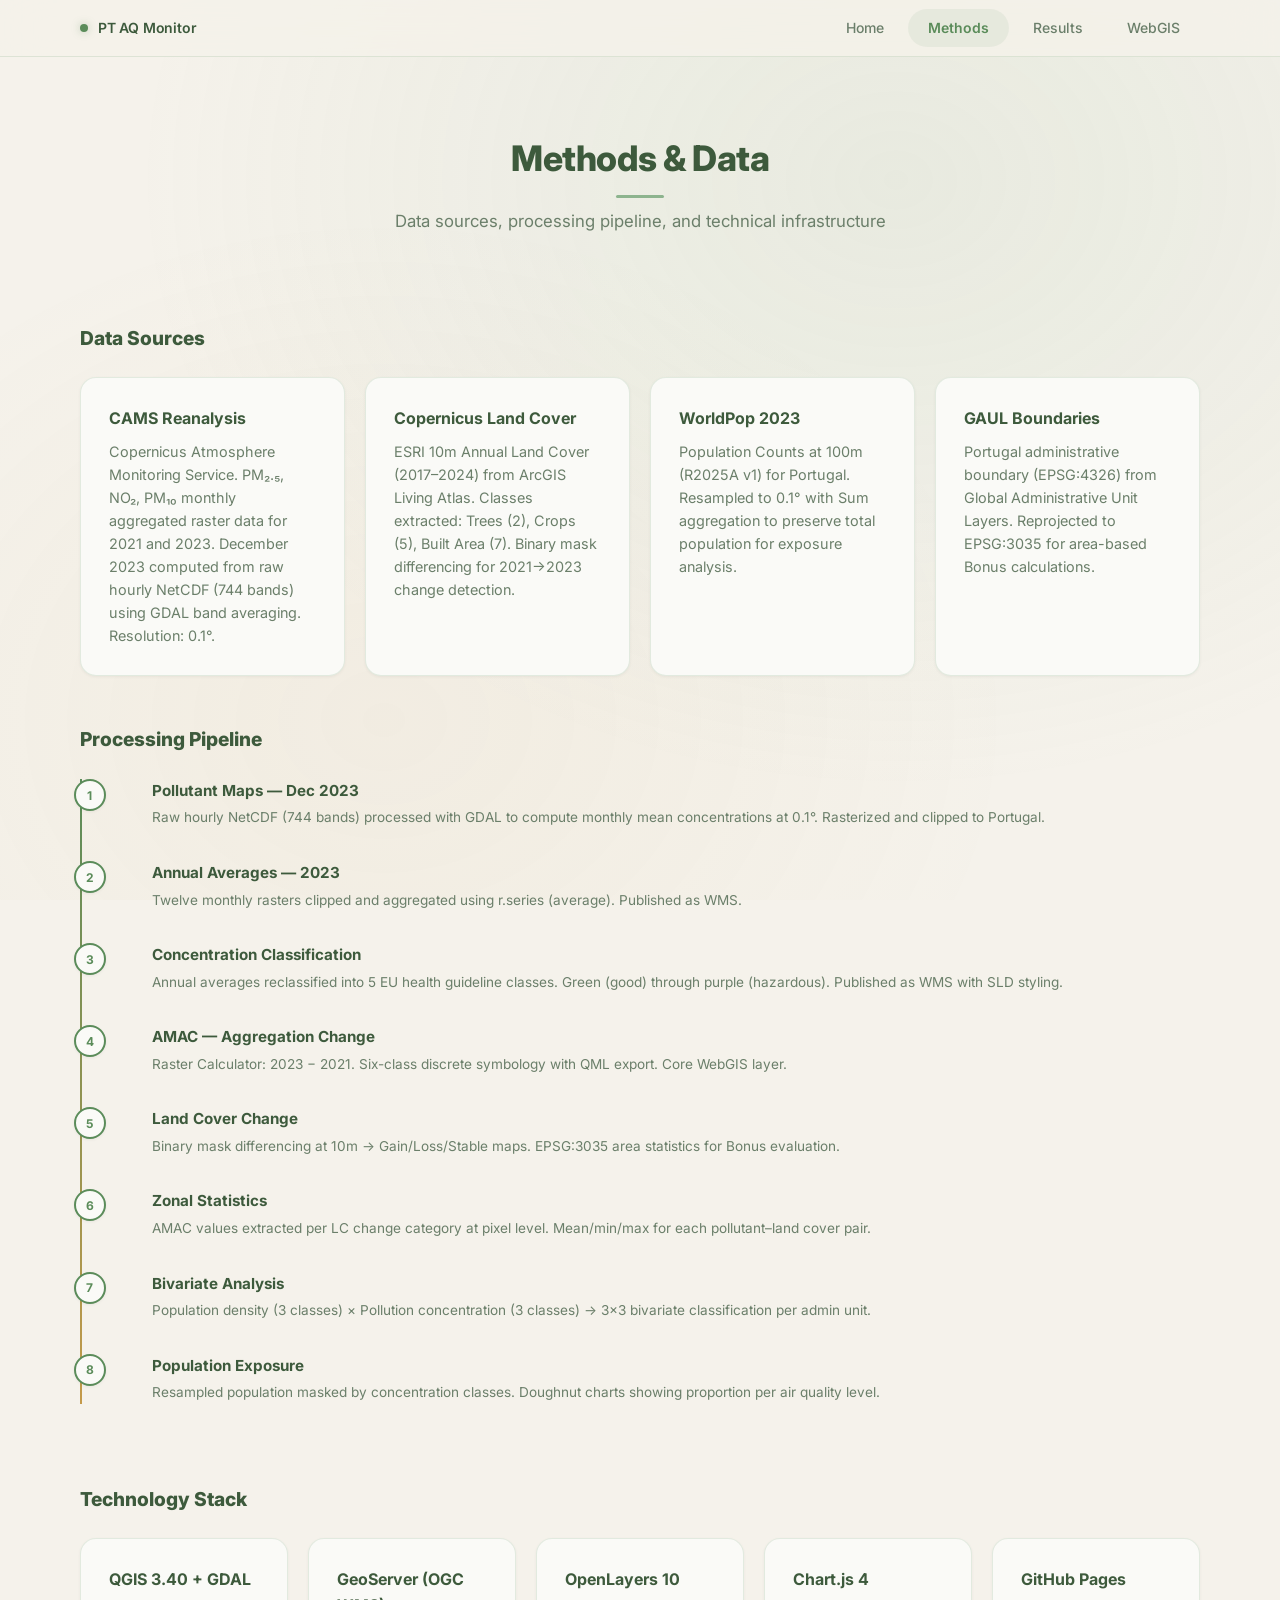
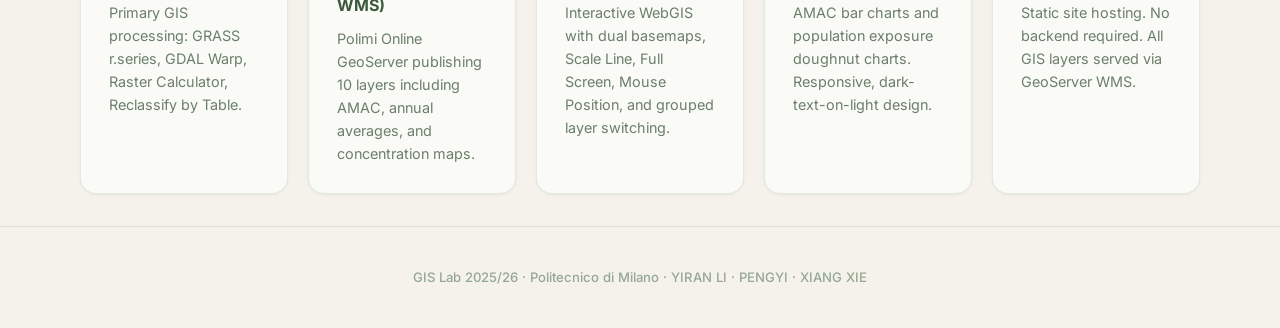
==== methods.html @ b636890b "v4: Portugal AQ WebGIS — OpenLayers + GeoServer WMS" ====
<!DOCTYPE html>
<html lang="en">
<head><meta charset="UTF-8"><meta name="viewport" content="width=device-width, initial-scale=1.0"><title>Methods · Portugal AQ</title><link rel="stylesheet" href="css/style.css"></head>
<body>
<nav class="navbar"><div class="nav-inner"><div class="nav-logo"><span class="logo-dot"></span>PT AQ Monitor</div><ul class="nav-links"><li><a href="index.html">Home</a></li><li><a href="methods.html" class="active">Methods</a></li><li><a href="results.html">Results</a></li><li><a href="webgis.html">WebGIS</a></li></ul></div></nav>

<section class="section" style="padding-bottom:2rem"><div class="container"><div class="section-header fade-up"><h2>Methods &amp; Data</h2><p class="subtitle">Data sources, processing pipeline, and technical infrastructure</p></div></div></section>

<section class="section" style="padding-top:0;padding-bottom:3rem"><div class="container">
  <h3 style="font-weight:800;color:var(--sage-dark);margin-bottom:1.5rem;font-size:1.2rem">Data Sources</h3>
  <div class="data-grid">
    <div class="card data-card fade-up"><h3>CAMS Reanalysis</h3><p>Copernicus Atmosphere Monitoring Service. PM₂.₅, NO₂, PM₁₀ monthly aggregated raster data for 2021 and 2023. December 2023 computed from raw hourly NetCDF (744 bands) using GDAL band averaging. Resolution: 0.1°.</p></div>
    <div class="card data-card fade-up delay-1"><h3>Copernicus Land Cover</h3><p>ESRI 10m Annual Land Cover (2017–2024) from ArcGIS Living Atlas. Classes extracted: Trees (2), Crops (5), Built Area (7). Binary mask differencing for 2021→2023 change detection.</p></div>
    <div class="card data-card fade-up delay-2"><h3>WorldPop 2023</h3><p>Population Counts at 100m (R2025A v1) for Portugal. Resampled to 0.1° with Sum aggregation to preserve total population for exposure analysis.</p></div>
    <div class="card data-card fade-up delay-3"><h3>GAUL Boundaries</h3><p>Portugal administrative boundary (EPSG:4326) from Global Administrative Unit Layers. Reprojected to EPSG:3035 for area-based Bonus calculations.</p></div>
  </div>
</div></section>

<section class="section" style="padding-top:0;padding-bottom:3rem"><div class="container">
  <h3 style="font-weight:800;color:var(--sage-dark);margin-bottom:1.5rem;font-size:1.2rem">Processing Pipeline</h3>
  <div class="timeline">
    <div class="timeline-item fade-up" data-step="1"><h4>Pollutant Maps — Dec 2023</h4><p>Raw hourly NetCDF (744 bands) processed with GDAL to compute monthly mean concentrations at 0.1°. Rasterized and clipped to Portugal.</p></div>
    <div class="timeline-item fade-up delay-1" data-step="2"><h4>Annual Averages — 2023</h4><p>Twelve monthly rasters clipped and aggregated using r.series (average). Published as WMS.</p></div>
    <div class="timeline-item fade-up delay-2" data-step="3"><h4>Concentration Classification</h4><p>Annual averages reclassified into 5 EU health guideline classes. Green (good) through purple (hazardous). Published as WMS with SLD styling.</p></div>
    <div class="timeline-item fade-up delay-3" data-step="4"><h4>AMAC — Aggregation Change</h4><p>Raster Calculator: 2023 − 2021. Six-class discrete symbology with QML export. Core WebGIS layer.</p></div>
    <div class="timeline-item fade-up delay-4" data-step="5"><h4>Land Cover Change</h4><p>Binary mask differencing at 10m → Gain/Loss/Stable maps. EPSG:3035 area statistics for Bonus evaluation.</p></div>
    <div class="timeline-item fade-up delay-4" data-step="6"><h4>Zonal Statistics</h4><p>AMAC values extracted per LC change category at pixel level. Mean/min/max for each pollutant–land cover pair.</p></div>
    <div class="timeline-item fade-up delay-4" data-step="7"><h4>Bivariate Analysis</h4><p>Population density (3 classes) × Pollution concentration (3 classes) → 3×3 bivariate classification per admin unit.</p></div>
    <div class="timeline-item fade-up delay-4" data-step="8"><h4>Population Exposure</h4><p>Resampled population masked by concentration classes. Doughnut charts showing proportion per air quality level.</p></div>
  </div>
</div></section>

<section class="section" style="padding-top:0;padding-bottom:2rem"><div class="container">
  <h3 style="font-weight:800;color:var(--sage-dark);margin-bottom:1.5rem;font-size:1.2rem">Technology Stack</h3>
  <div class="data-grid" style="grid-template-columns:repeat(auto-fit,minmax(190px,1fr))">
    <div class="card data-card fade-up"><h3>QGIS 3.40 + GDAL</h3><p>Primary GIS processing: GRASS r.series, GDAL Warp, Raster Calculator, Reclassify by Table.</p></div>
    <div class="card data-card fade-up delay-1"><h3>GeoServer (OGC WMS)</h3><p>Polimi Online GeoServer publishing 10 layers including AMAC, annual averages, and concentration maps.</p></div>
    <div class="card data-card fade-up delay-2"><h3>OpenLayers 10</h3><p>Interactive WebGIS with dual basemaps, Scale Line, Full Screen, Mouse Position, and grouped layer switching.</p></div>
    <div class="card data-card fade-up delay-3"><h3>Chart.js 4</h3><p>AMAC bar charts and population exposure doughnut charts. Responsive, dark-text-on-light design.</p></div>
    <div class="card data-card fade-up delay-4"><h3>GitHub Pages</h3><p>Static site hosting. No backend required. All GIS layers served via GeoServer WMS.</p></div>
  </div>
</div></section>

<footer class="footer">GIS Lab 2025/26 · Politecnico di Milano · YIRAN LI · PENGYI · XIANG XIE</footer>
</body>
</html>
---- css/style.css ----
/* Portugal AQ v4 — Portuguese Valley · Apple-inspired green aesthetic */
@import url('https://fonts.googleapis.com/css2?family=Inter:wght@400;500;600;700;800&display=swap');
:root {
  --bg: #F5F2EB; --bg-card: #FAFAF7; --bg-panel: rgba(250,250,247,0.85);
  --sage: #5B8C5A; --sage-dark: #3D5A3C; --sage-light: #8DB48E;
  --gold: #C49A4A; --gold-light: #E8D5B0;
  --text: #2C3A2B; --text-dim: #6B7F6A; --text-muted: #94A893;
  --border: rgba(91,140,90,0.15); --border-active: rgba(91,140,90,0.4);
  --shadow-sm: 0 1px 3px rgba(45,58,44,0.06); --shadow: 0 4px 20px rgba(45,58,44,0.08);
  --shadow-lg: 0 12px 40px rgba(45,58,44,0.12);
  --radius-sm: 10px; --radius: 16px; --radius-lg: 24px; --radius-full: 9999px;
  --font: 'Inter', -apple-system, BlinkMacSystemFont, sans-serif;
  --trans: 0.3s cubic-bezier(0.25,0.1,0.25,1);
}
*,*::before,*::after{box-sizing:border-box;margin:0;padding:0}
html{scroll-behavior:smooth;-webkit-font-smoothing:antialiased}
body{background:var(--bg);color:var(--text);font-family:var(--font);line-height:1.6;min-height:100vh}
body::before{content:'';position:fixed;inset:0;background:radial-gradient(ellipse at 70% 20%,rgba(139,180,142,0.12) 0%,transparent 60%),radial-gradient(ellipse at 30% 80%,rgba(196,154,74,0.06) 0%,transparent 50%);pointer-events:none;z-index:0}
.container{max-width:1200px;margin:0 auto;padding:0 2.5rem;position:relative;z-index:1}
/* Nav */
.navbar{position:sticky;top:0;z-index:100;background:rgba(245,242,235,0.82);backdrop-filter:blur(24px) saturate(160%);-webkit-backdrop-filter:blur(24px);border-bottom:1px solid var(--border)}
.nav-inner{max-width:1200px;margin:0 auto;display:flex;align-items:center;justify-content:space-between;height:56px;padding:0 2.5rem}
.nav-logo{display:flex;align-items:center;gap:10px;font-size:14px;font-weight:600;color:var(--sage-dark);letter-spacing:-0.2px}
.logo-dot{width:8px;height:8px;border-radius:50%;background:var(--sage);box-shadow:0 0 8px rgba(91,140,90,0.4)}
.nav-links{display:flex;list-style:none;gap:4px}
.nav-links a{display:block;padding:8px 20px;color:var(--text-dim);text-decoration:none;font-size:14px;font-weight:500;border-radius:var(--radius-full);transition:var(--trans)}
.nav-links a:hover{color:var(--sage-dark);background:rgba(91,140,90,0.06)}
.nav-links a.active{color:var(--sage);background:rgba(91,140,90,0.08);font-weight:600}
/* Sections */
.section{padding:5rem 0}
.section-header{text-align:center;margin-bottom:3.5rem}
.section-header h2{font-size:2.2rem;font-weight:800;color:var(--sage-dark);letter-spacing:-0.5px;line-height:1.2}
.section-header h2::after{content:'';display:block;width:48px;height:3px;background:var(--sage-light);margin:1rem auto 0;border-radius:2px}
.section-header .subtitle{color:var(--text-dim);margin-top:.6rem;font-size:1.05rem;font-weight:400}
/* Cards */
.card{background:var(--bg-card);border:1px solid var(--border);border-radius:var(--radius);padding:1.75rem;transition:all var(--trans);box-shadow:var(--shadow-sm)}
.card:hover{border-color:var(--border-active);box-shadow:var(--shadow-lg);transform:translateY(-2px)}
/* Hero */
.hero{min-height:calc(100vh - 56px);display:flex;align-items:center;position:relative;overflow:hidden}
.hero-bg{position:absolute;inset:0;z-index:0;opacity:0.25}
.hero-bg img{width:100%;height:100%;object-fit:cover}
.hero-overlay{position:absolute;inset:0;background:linear-gradient(135deg,rgba(245,242,235,0.88) 0%,rgba(245,242,235,0.55) 50%,rgba(245,242,235,0.3) 100%);z-index:1}
.hero-grid{display:grid;grid-template-columns:1fr 1fr;gap:4rem;align-items:center;position:relative;z-index:2}
.hero-badge{display:inline-block;padding:5px 16px;border:1px solid var(--sage-light);border-radius:var(--radius-full);font-size:12px;color:var(--sage);font-weight:500;letter-spacing:1px;margin-bottom:1.5rem}
.hero h1{font-size:clamp(2.5rem,5vw,4rem);font-weight:800;line-height:1.08;margin-bottom:1rem;color:var(--sage-dark);letter-spacing:-1px}
.hero h1 .accent{color:var(--sage)}
.hero-subtitle{font-size:1.15rem;color:var(--text-dim);margin-bottom:1.5rem;font-weight:500}
.hero-desc{color:var(--text-dim);font-size:.95rem;max-width:480px;margin-bottom:2rem;line-height:1.7}
.hero-buttons{display:flex;gap:1rem;flex-wrap:wrap}
.btn{display:inline-flex;align-items:center;gap:8px;padding:13px 30px;border-radius:var(--radius-full);font-size:14px;font-weight:600;letter-spacing:-0.2px;text-decoration:none;cursor:pointer;transition:all var(--trans);border:1.5px solid transparent}
.btn-primary{background:var(--sage);color:#fff;border-color:var(--sage)}
.btn-primary:hover{background:var(--sage-dark);border-color:var(--sage-dark);box-shadow:0 8px 30px rgba(91,140,90,0.3);transform:translateY(-2px)}
.btn-outline{border-color:var(--sage);color:var(--sage);background:transparent}
.btn-outline:hover{background:rgba(91,140,90,0.06);border-color:var(--sage-dark)}
.btn-sm{padding:8px 18px;font-size:13px}
/* Stats */
.stats-row{display:grid;grid-template-columns:repeat(4,1fr);gap:1.25rem}
.stat-card{background:var(--bg-card);border:1px solid var(--border);border-radius:var(--radius);padding:1.75rem;text-align:center;transition:all var(--trans);box-shadow:var(--shadow-sm)}
.stat-card:hover{border-color:var(--border-active);box-shadow:var(--shadow-lg);transform:translateY(-3px)}
.stat-icon{font-size:1.8rem;margin-bottom:.5rem}
.stat-value{font-size:1.3rem;font-weight:700;color:var(--sage-dark)}
.stat-label{color:var(--text-dim);font-size:.82rem;margin-top:.3rem}
/* Methods */
.data-grid{display:grid;grid-template-columns:repeat(auto-fit,minmax(260px,1fr));gap:1.25rem}
.data-card h3{font-size:1rem;font-weight:700;color:var(--sage-dark);margin-bottom:.5rem}
.data-card p{color:var(--text-dim);font-size:.9rem;line-height:1.6}
.timeline{position:relative;padding-left:2.5rem}
.timeline::before{content:'';position:absolute;left:0;top:0;bottom:0;width:2px;background:linear-gradient(to bottom,var(--sage),var(--gold))}
.timeline-item{position:relative;margin-bottom:2rem;padding-left:2rem}
.timeline-item::before{content:attr(data-step);position:absolute;left:-2.9rem;top:0;width:32px;height:32px;border-radius:50%;background:var(--bg-card);border:2px solid var(--sage);display:flex;align-items:center;justify-content:center;font-size:12px;font-weight:700;color:var(--sage);box-shadow:var(--shadow-sm)}
.timeline-item h4{font-size:.95rem;font-weight:700;color:var(--sage-dark)}
.timeline-item p{color:var(--text-dim);font-size:.85rem;margin-top:.25rem}
/* Chart cards */
.charts-grid-3{display:grid;grid-template-columns:repeat(3,1fr);gap:1.25rem}
.chart-card{background:var(--bg-card);border:1px solid var(--border);border-radius:var(--radius);padding:1.5rem;box-shadow:var(--shadow-sm)}
.chart-card h3{font-size:.9rem;font-weight:700;color:var(--sage-dark);text-align:center;margin-bottom:1rem}
.chart-container{position:relative;height:280px}
/* Table */
.table-wrapper{overflow-x:auto;border-radius:var(--radius);border:1px solid var(--border);box-shadow:var(--shadow-sm)}
.data-table{width:100%;border-collapse:collapse;font-size:.88rem}
.data-table thead{background:rgba(91,140,90,0.06)}
.data-table th{padding:14px 18px;text-align:left;color:var(--sage-dark);font-weight:700;border-bottom:1px solid var(--border)}
.data-table td{padding:12px 18px;border-bottom:1px solid rgba(91,140,90,0.06);color:var(--text-dim)}
.data-table tbody tr:hover{background:rgba(91,140,90,0.03)}
.data-table tbody tr:nth-child(even){background:rgba(91,140,90,0.02)}
/* WebGIS */
.webgis-layout{display:flex;height:calc(100vh - 56px)}
#map{flex:1;position:relative}
.map-sidebar{width:300px;background:rgba(250,250,247,0.9);backdrop-filter:blur(20px);-webkit-backdrop-filter:blur(20px);border-left:1px solid var(--border);overflow-y:auto;padding:1.5rem;font-size:.85rem;box-shadow:-2px 0 20px rgba(45,58,44,0.04)}
.map-sidebar h3{font-size:.8rem;font-weight:700;color:var(--sage-dark);margin:.8rem 0 .5rem;text-transform:uppercase;letter-spacing:.5px}
.map-sidebar h3:first-child{margin-top:0}
.map-sidebar label{display:flex;align-items:center;gap:10px;padding:6px 0;color:var(--text-dim);font-size:.82rem;cursor:pointer;font-weight:500;border-radius:var(--radius-sm);transition:var(--trans);padding:6px 10px}
.map-sidebar label:hover{background:rgba(91,140,90,0.04);color:var(--sage-dark)}
.map-sidebar input[type=radio],.map-sidebar input[type=checkbox]{accent-color:var(--sage);width:16px;height:16px}
.legend-panel{position:absolute;bottom:16px;right:16px;background:rgba(250,250,247,0.92);backdrop-filter:blur(16px);-webkit-backdrop-filter:blur(16px);border:1px solid var(--border);border-radius:var(--radius);padding:14px 18px;max-width:240px;z-index:10;box-shadow:var(--shadow-lg)}
.legend-panel h3{font-size:.75rem;font-weight:700;color:var(--sage-dark);margin-bottom:8px}
.legend-item{margin-bottom:6px}
.legend-item h4{font-size:.7rem;color:var(--text-dim);margin-bottom:2px;font-weight:500}
.legend-item img{display:block;max-width:100%;border-radius:6px}
/* OL overrides */
.ol-control button{background:var(--bg-card)!important;color:var(--sage-dark)!important;border:1px solid var(--border)!important;border-radius:var(--radius-sm)!important;box-shadow:var(--shadow-sm)!important}
.ol-control button:hover{background:var(--sage)!important;color:#fff!important}
.ol-scale-line{background:var(--bg-card)!important;border:1px solid var(--border)!important;border-radius:var(--radius-sm)!important;padding:4px 10px!important;box-shadow:var(--shadow-sm)!important}
.ol-scale-line-inner{color:var(--sage-dark)!important;border-color:var(--sage-light)!important;font-size:11px!important;font-weight:600}
.mouse-position{background:var(--bg-card)!important;color:var(--sage-dark)!important;padding:5px 12px!important;border-radius:var(--radius-sm)!important;font-size:12px!important;border:1px solid var(--border)!important;box-shadow:var(--shadow-sm)!important;font-weight:500}
.ol-attribution{background:var(--bg-card)!important;border-radius:var(--radius-sm)!important;font-size:10px!important}
.ol-popup{position:absolute;background:var(--bg-card);border:1.5px solid var(--sage);border-radius:var(--radius);padding:12px 16px;color:var(--text);font-size:.8rem;max-width:280px;box-shadow:var(--shadow-lg)}
/* Photos section divider */
.photo-divider{height:300px;background-size:cover;background-position:center;background-attachment:fixed;border-radius:var(--radius-lg);margin:3rem auto;max-width:1200px;opacity:.85;position:relative;overflow:hidden}
.photo-divider::after{content:'';position:absolute;inset:0;background:linear-gradient(to right,rgba(245,242,235,0.4),transparent 60%)}
/* Footer */
.footer{text-align:center;padding:2.5rem;border-top:1px solid var(--border);color:var(--text-muted);font-size:.82rem;font-weight:500}
/* Content separator */
.content-divider{width:80px;height:2px;background:var(--sage-light);margin:0 auto;border-radius:1px}
/* Badge */
.badge{padding:3px 12px;border:1px solid var(--sage-light);border-radius:var(--radius-full);font-size:.72rem;color:var(--sage);font-weight:600}
/* Animations */
.fade-up{opacity:0;transform:translateY(24px);animation:fadeUp .7s ease-out forwards}
@keyframes fadeUp{to{opacity:1;transform:translateY(0)}}
.delay-1{animation-delay:.1s}.delay-2{animation-delay:.2s}.delay-3{animation-delay:.3s}.delay-4{animation-delay:.4s}
/* Responsive */
@media(max-width:1024px){
  .hero-grid{grid-template-columns:1fr;text-align:center}.hero-desc{margin:0 auto 2rem}.hero-buttons{justify-content:center}
  .stats-row{grid-template-columns:1fr 1fr}.charts-grid-3{grid-template-columns:1fr}
  .webgis-layout{flex-direction:column}.map-sidebar{width:100%;max-height:220px}
}
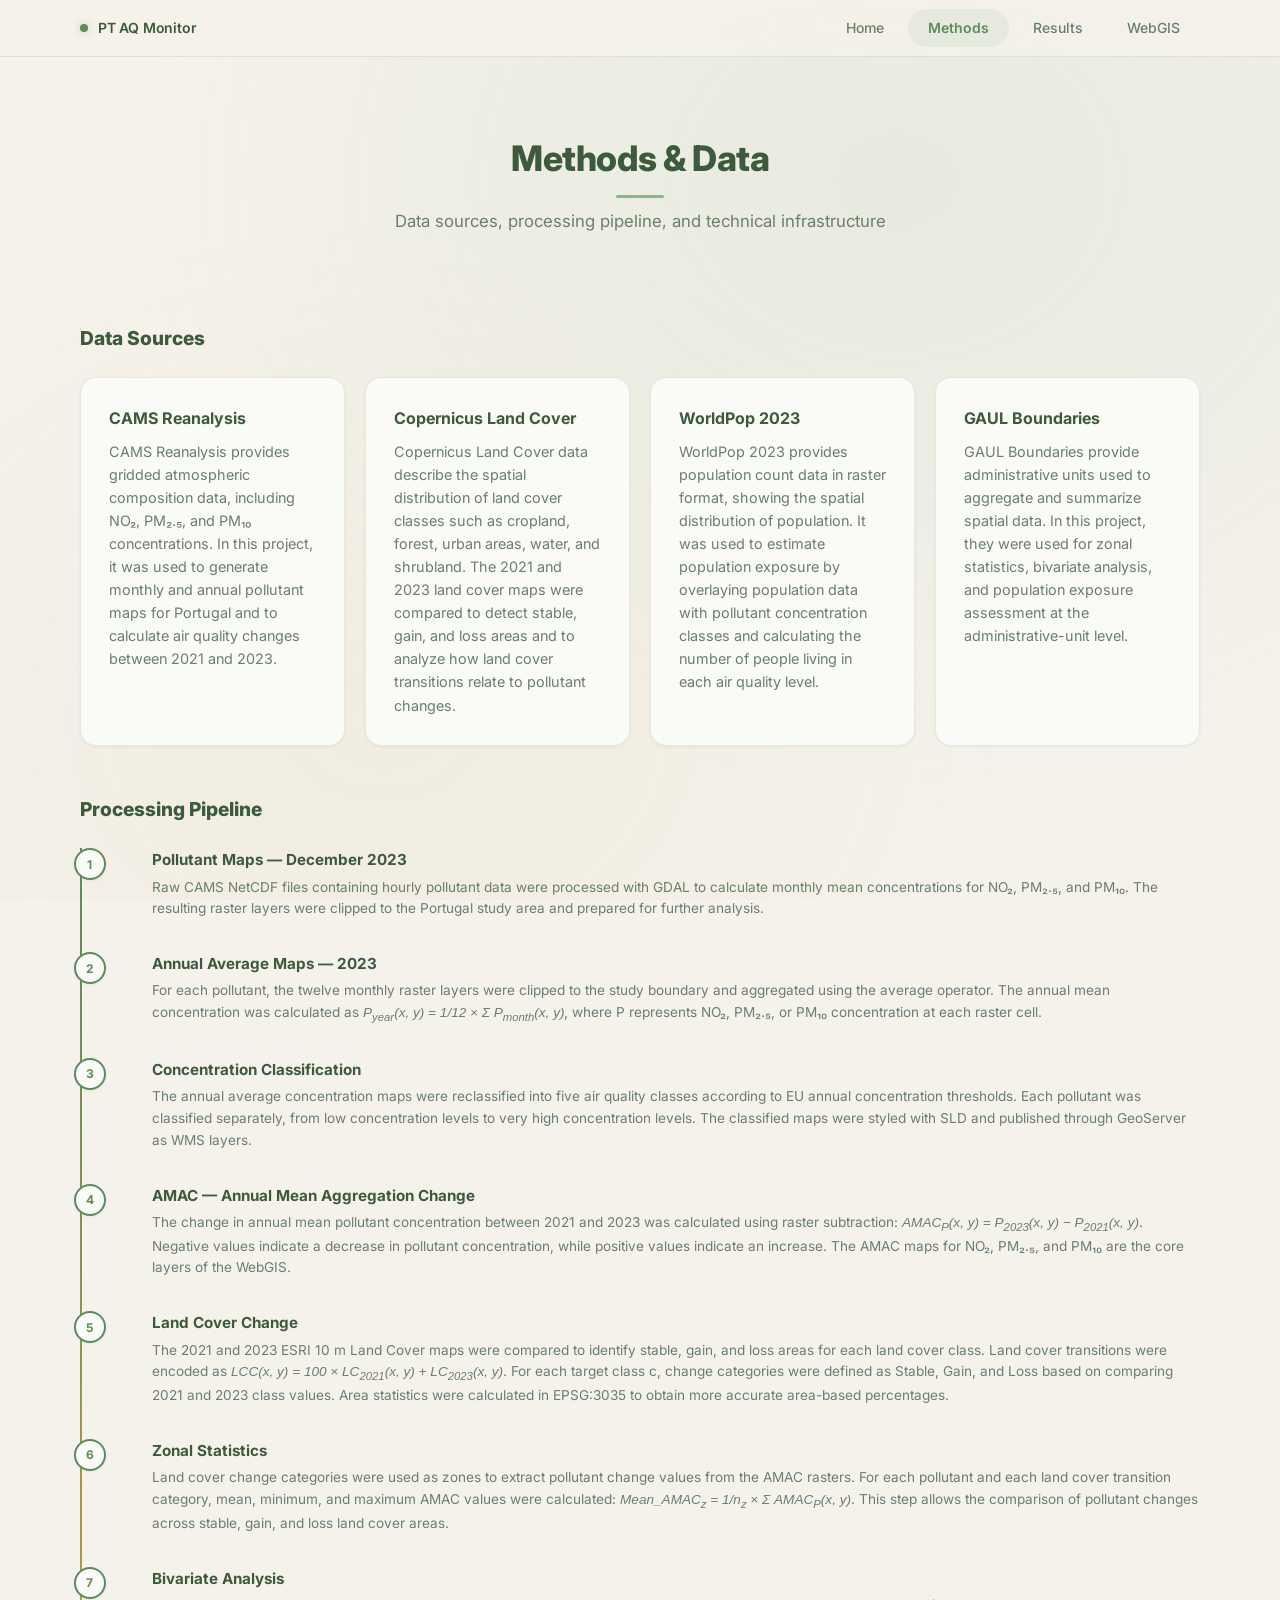
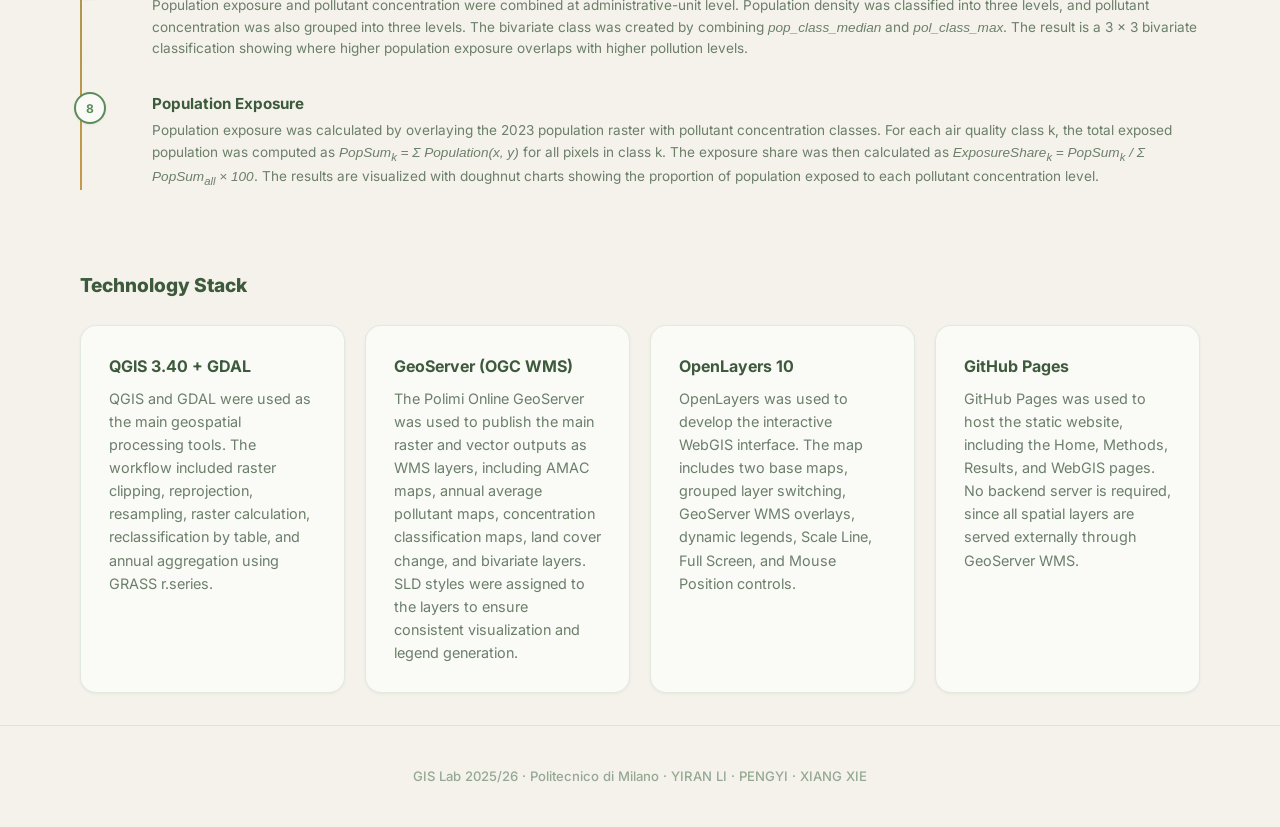
==== commit 15d37594: "Reorder layers: 2021 avg first, rename Concentration Class" ====
--- a/methods.html
+++ b/methods.html
@@ -9,35 +9,34 @@
 <section class="section" style="padding-top:0;padding-bottom:3rem"><div class="container">
   <h3 style="font-weight:800;color:var(--sage-dark);margin-bottom:1.5rem;font-size:1.2rem">Data Sources</h3>
   <div class="data-grid">
-    <div class="card data-card fade-up"><h3>CAMS Reanalysis</h3><p>Copernicus Atmosphere Monitoring Service. PM₂.₅, NO₂, PM₁₀ monthly aggregated raster data for 2021 and 2023. December 2023 computed from raw hourly NetCDF (744 bands) using GDAL band averaging. Resolution: 0.1°.</p></div>
-    <div class="card data-card fade-up delay-1"><h3>Copernicus Land Cover</h3><p>ESRI 10m Annual Land Cover (2017–2024) from ArcGIS Living Atlas. Classes extracted: Trees (2), Crops (5), Built Area (7). Binary mask differencing for 2021→2023 change detection.</p></div>
-    <div class="card data-card fade-up delay-2"><h3>WorldPop 2023</h3><p>Population Counts at 100m (R2025A v1) for Portugal. Resampled to 0.1° with Sum aggregation to preserve total population for exposure analysis.</p></div>
-    <div class="card data-card fade-up delay-3"><h3>GAUL Boundaries</h3><p>Portugal administrative boundary (EPSG:4326) from Global Administrative Unit Layers. Reprojected to EPSG:3035 for area-based Bonus calculations.</p></div>
+    <div class="card data-card fade-up"><h3>CAMS Reanalysis</h3><p>CAMS Reanalysis provides gridded atmospheric composition data, including NO₂, PM₂.₅, and PM₁₀ concentrations. In this project, it was used to generate monthly and annual pollutant maps for Portugal and to calculate air quality changes between 2021 and 2023.</p></div>
+    <div class="card data-card fade-up delay-1"><h3>Copernicus Land Cover</h3><p>Copernicus Land Cover data describe the spatial distribution of land cover classes such as cropland, forest, urban areas, water, and shrubland. The 2021 and 2023 land cover maps were compared to detect stable, gain, and loss areas and to analyze how land cover transitions relate to pollutant changes.</p></div>
+    <div class="card data-card fade-up delay-2"><h3>WorldPop 2023</h3><p>WorldPop 2023 provides population count data in raster format, showing the spatial distribution of population. It was used to estimate population exposure by overlaying population data with pollutant concentration classes and calculating the number of people living in each air quality level.</p></div>
+    <div class="card data-card fade-up delay-3"><h3>GAUL Boundaries</h3><p>GAUL Boundaries provide administrative units used to aggregate and summarize spatial data. In this project, they were used for zonal statistics, bivariate analysis, and population exposure assessment at the administrative-unit level.</p></div>
   </div>
 </div></section>
 
 <section class="section" style="padding-top:0;padding-bottom:3rem"><div class="container">
   <h3 style="font-weight:800;color:var(--sage-dark);margin-bottom:1.5rem;font-size:1.2rem">Processing Pipeline</h3>
   <div class="timeline">
-    <div class="timeline-item fade-up" data-step="1"><h4>Pollutant Maps — Dec 2023</h4><p>Raw hourly NetCDF (744 bands) processed with GDAL to compute monthly mean concentrations at 0.1°. Rasterized and clipped to Portugal.</p></div>
-    <div class="timeline-item fade-up delay-1" data-step="2"><h4>Annual Averages — 2023</h4><p>Twelve monthly rasters clipped and aggregated using r.series (average). Published as WMS.</p></div>
-    <div class="timeline-item fade-up delay-2" data-step="3"><h4>Concentration Classification</h4><p>Annual averages reclassified into 5 EU health guideline classes. Green (good) through purple (hazardous). Published as WMS with SLD styling.</p></div>
-    <div class="timeline-item fade-up delay-3" data-step="4"><h4>AMAC — Aggregation Change</h4><p>Raster Calculator: 2023 − 2021. Six-class discrete symbology with QML export. Core WebGIS layer.</p></div>
-    <div class="timeline-item fade-up delay-4" data-step="5"><h4>Land Cover Change</h4><p>Binary mask differencing at 10m → Gain/Loss/Stable maps. EPSG:3035 area statistics for Bonus evaluation.</p></div>
-    <div class="timeline-item fade-up delay-4" data-step="6"><h4>Zonal Statistics</h4><p>AMAC values extracted per LC change category at pixel level. Mean/min/max for each pollutant–land cover pair.</p></div>
-    <div class="timeline-item fade-up delay-4" data-step="7"><h4>Bivariate Analysis</h4><p>Population density (3 classes) × Pollution concentration (3 classes) → 3×3 bivariate classification per admin unit.</p></div>
-    <div class="timeline-item fade-up delay-4" data-step="8"><h4>Population Exposure</h4><p>Resampled population masked by concentration classes. Doughnut charts showing proportion per air quality level.</p></div>
+    <div class="timeline-item fade-up" data-step="1"><h4>Pollutant Maps — December 2023</h4><p>Raw CAMS NetCDF files containing hourly pollutant data were processed with GDAL to calculate monthly mean concentrations for NO₂, PM₂.₅, and PM₁₀. The resulting raster layers were clipped to the Portugal study area and prepared for further analysis.</p></div>
+    <div class="timeline-item fade-up delay-1" data-step="2"><h4>Annual Average Maps — 2023</h4><p>For each pollutant, the twelve monthly raster layers were clipped to the study boundary and aggregated using the average operator. The annual mean concentration was calculated as <em>P<sub>year</sub>(x, y) = 1/12 × Σ P<sub>month</sub>(x, y)</em>, where P represents NO₂, PM₂.₅, or PM₁₀ concentration at each raster cell.</p></div>
+    <div class="timeline-item fade-up delay-2" data-step="3"><h4>Concentration Classification</h4><p>The annual average concentration maps were reclassified into five air quality classes according to EU annual concentration thresholds. Each pollutant was classified separately, from low concentration levels to very high concentration levels. The classified maps were styled with SLD and published through GeoServer as WMS layers.</p></div>
+    <div class="timeline-item fade-up delay-3" data-step="4"><h4>AMAC — Annual Mean Aggregation Change</h4><p>The change in annual mean pollutant concentration between 2021 and 2023 was calculated using raster subtraction: <em>AMAC<sub>P</sub>(x, y) = P<sub>2023</sub>(x, y) − P<sub>2021</sub>(x, y)</em>. Negative values indicate a decrease in pollutant concentration, while positive values indicate an increase. The AMAC maps for NO₂, PM₂.₅, and PM₁₀ are the core layers of the WebGIS.</p></div>
+    <div class="timeline-item fade-up delay-4" data-step="5"><h4>Land Cover Change</h4><p>The 2021 and 2023 ESRI 10 m Land Cover maps were compared to identify stable, gain, and loss areas for each land cover class. Land cover transitions were encoded as <em>LCC(x, y) = 100 × LC<sub>2021</sub>(x, y) + LC<sub>2023</sub>(x, y)</em>. For each target class c, change categories were defined as Stable, Gain, and Loss based on comparing 2021 and 2023 class values. Area statistics were calculated in EPSG:3035 to obtain more accurate area-based percentages.</p></div>
+    <div class="timeline-item fade-up delay-4" data-step="6"><h4>Zonal Statistics</h4><p>Land cover change categories were used as zones to extract pollutant change values from the AMAC rasters. For each pollutant and each land cover transition category, mean, minimum, and maximum AMAC values were calculated: <em>Mean_AMAC<sub>z</sub> = 1/n<sub>z</sub> × Σ AMAC<sub>P</sub>(x, y)</em>. This step allows the comparison of pollutant changes across stable, gain, and loss land cover areas.</p></div>
+    <div class="timeline-item fade-up delay-4" data-step="7"><h4>Bivariate Analysis</h4><p>Population exposure and pollutant concentration were combined at administrative-unit level. Population density was classified into three levels, and pollutant concentration was also grouped into three levels. The bivariate class was created by combining <em>pop_class_median</em> and <em>pol_class_max</em>. The result is a 3 × 3 bivariate classification showing where higher population exposure overlaps with higher pollution levels.</p></div>
+    <div class="timeline-item fade-up delay-4" data-step="8"><h4>Population Exposure</h4><p>Population exposure was calculated by overlaying the 2023 population raster with pollutant concentration classes. For each air quality class k, the total exposed population was computed as <em>PopSum<sub>k</sub> = Σ Population(x, y)</em> for all pixels in class k. The exposure share was then calculated as <em>ExposureShare<sub>k</sub> = PopSum<sub>k</sub> / Σ PopSum<sub>all</sub> × 100</em>. The results are visualized with doughnut charts showing the proportion of population exposed to each pollutant concentration level.</p></div>
   </div>
 </div></section>
 
 <section class="section" style="padding-top:0;padding-bottom:2rem"><div class="container">
   <h3 style="font-weight:800;color:var(--sage-dark);margin-bottom:1.5rem;font-size:1.2rem">Technology Stack</h3>
   <div class="data-grid" style="grid-template-columns:repeat(auto-fit,minmax(190px,1fr))">
-    <div class="card data-card fade-up"><h3>QGIS 3.40 + GDAL</h3><p>Primary GIS processing: GRASS r.series, GDAL Warp, Raster Calculator, Reclassify by Table.</p></div>
-    <div class="card data-card fade-up delay-1"><h3>GeoServer (OGC WMS)</h3><p>Polimi Online GeoServer publishing 10 layers including AMAC, annual averages, and concentration maps.</p></div>
-    <div class="card data-card fade-up delay-2"><h3>OpenLayers 10</h3><p>Interactive WebGIS with dual basemaps, Scale Line, Full Screen, Mouse Position, and grouped layer switching.</p></div>
-    <div class="card data-card fade-up delay-3"><h3>Chart.js 4</h3><p>AMAC bar charts and population exposure doughnut charts. Responsive, dark-text-on-light design.</p></div>
-    <div class="card data-card fade-up delay-4"><h3>GitHub Pages</h3><p>Static site hosting. No backend required. All GIS layers served via GeoServer WMS.</p></div>
+    <div class="card data-card fade-up"><h3>QGIS 3.40 + GDAL</h3><p>QGIS and GDAL were used as the main geospatial processing tools. The workflow included raster clipping, reprojection, resampling, raster calculation, reclassification by table, and annual aggregation using GRASS r.series.</p></div>
+    <div class="card data-card fade-up delay-1"><h3>GeoServer (OGC WMS)</h3><p>The Polimi Online GeoServer was used to publish the main raster and vector outputs as WMS layers, including AMAC maps, annual average pollutant maps, concentration classification maps, land cover change, and bivariate layers. SLD styles were assigned to the layers to ensure consistent visualization and legend generation.</p></div>
+    <div class="card data-card fade-up delay-2"><h3>OpenLayers 10</h3><p>OpenLayers was used to develop the interactive WebGIS interface. The map includes two base maps, grouped layer switching, GeoServer WMS overlays, dynamic legends, Scale Line, Full Screen, and Mouse Position controls.</p></div>
+    <div class="card data-card fade-up delay-3"><h3>GitHub Pages</h3><p>GitHub Pages was used to host the static website, including the Home, Methods, Results, and WebGIS pages. No backend server is required, since all spatial layers are served externally through GeoServer WMS.</p></div>
   </div>
 </div></section>
 
--- a/css/style.css
+++ b/css/style.css
@@ -39,7 +39,7 @@
 .hero{min-height:calc(100vh - 56px);display:flex;align-items:center;position:relative;overflow:hidden}
 .hero-bg{position:absolute;inset:0;z-index:0;opacity:0.25}
 .hero-bg img{width:100%;height:100%;object-fit:cover}
-.hero-overlay{position:absolute;inset:0;background:linear-gradient(135deg,rgba(245,242,235,0.88) 0%,rgba(245,242,235,0.55) 50%,rgba(245,242,235,0.3) 100%);z-index:1}
+.hero-overlay{position:absolute;inset:0;background:linear-gradient(135deg,rgba(245,242,235,0.35) 0%,rgba(245,242,235,0.12) 50%,rgba(245,242,235,0) 100%);z-index:1}
 .hero-grid{display:grid;grid-template-columns:1fr 1fr;gap:4rem;align-items:center;position:relative;z-index:2}
 .hero-badge{display:inline-block;padding:5px 16px;border:1px solid var(--sage-light);border-radius:var(--radius-full);font-size:12px;color:var(--sage);font-weight:500;letter-spacing:1px;margin-bottom:1.5rem}
 .hero h1{font-size:clamp(2.5rem,5vw,4rem);font-weight:800;line-height:1.08;margin-bottom:1rem;color:var(--sage-dark);letter-spacing:-1px}
@@ -102,7 +102,7 @@
 .ol-control button:hover{background:var(--sage)!important;color:#fff!important}
 .ol-scale-line{background:var(--bg-card)!important;border:1px solid var(--border)!important;border-radius:var(--radius-sm)!important;padding:4px 10px!important;box-shadow:var(--shadow-sm)!important}
 .ol-scale-line-inner{color:var(--sage-dark)!important;border-color:var(--sage-light)!important;font-size:11px!important;font-weight:600}
-.mouse-position{background:var(--bg-card)!important;color:var(--sage-dark)!important;padding:5px 12px!important;border-radius:var(--radius-sm)!important;font-size:12px!important;border:1px solid var(--border)!important;box-shadow:var(--shadow-sm)!important;font-weight:500}
+.mouse-position{background:var(--bg-card)!important;color:var(--sage-dark)!important;padding:5px 12px!important;border-radius:var(--radius-sm)!important;font-size:12px!important;border:1px solid var(--border)!important;box-shadow:var(--shadow-sm)!important;font-weight:500;text-align:center!important}
 .ol-attribution{background:var(--bg-card)!important;border-radius:var(--radius-sm)!important;font-size:10px!important}
 .ol-popup{position:absolute;background:var(--bg-card);border:1.5px solid var(--sage);border-radius:var(--radius);padding:12px 16px;color:var(--text);font-size:.8rem;max-width:280px;box-shadow:var(--shadow-lg)}
 /* Photos section divider */
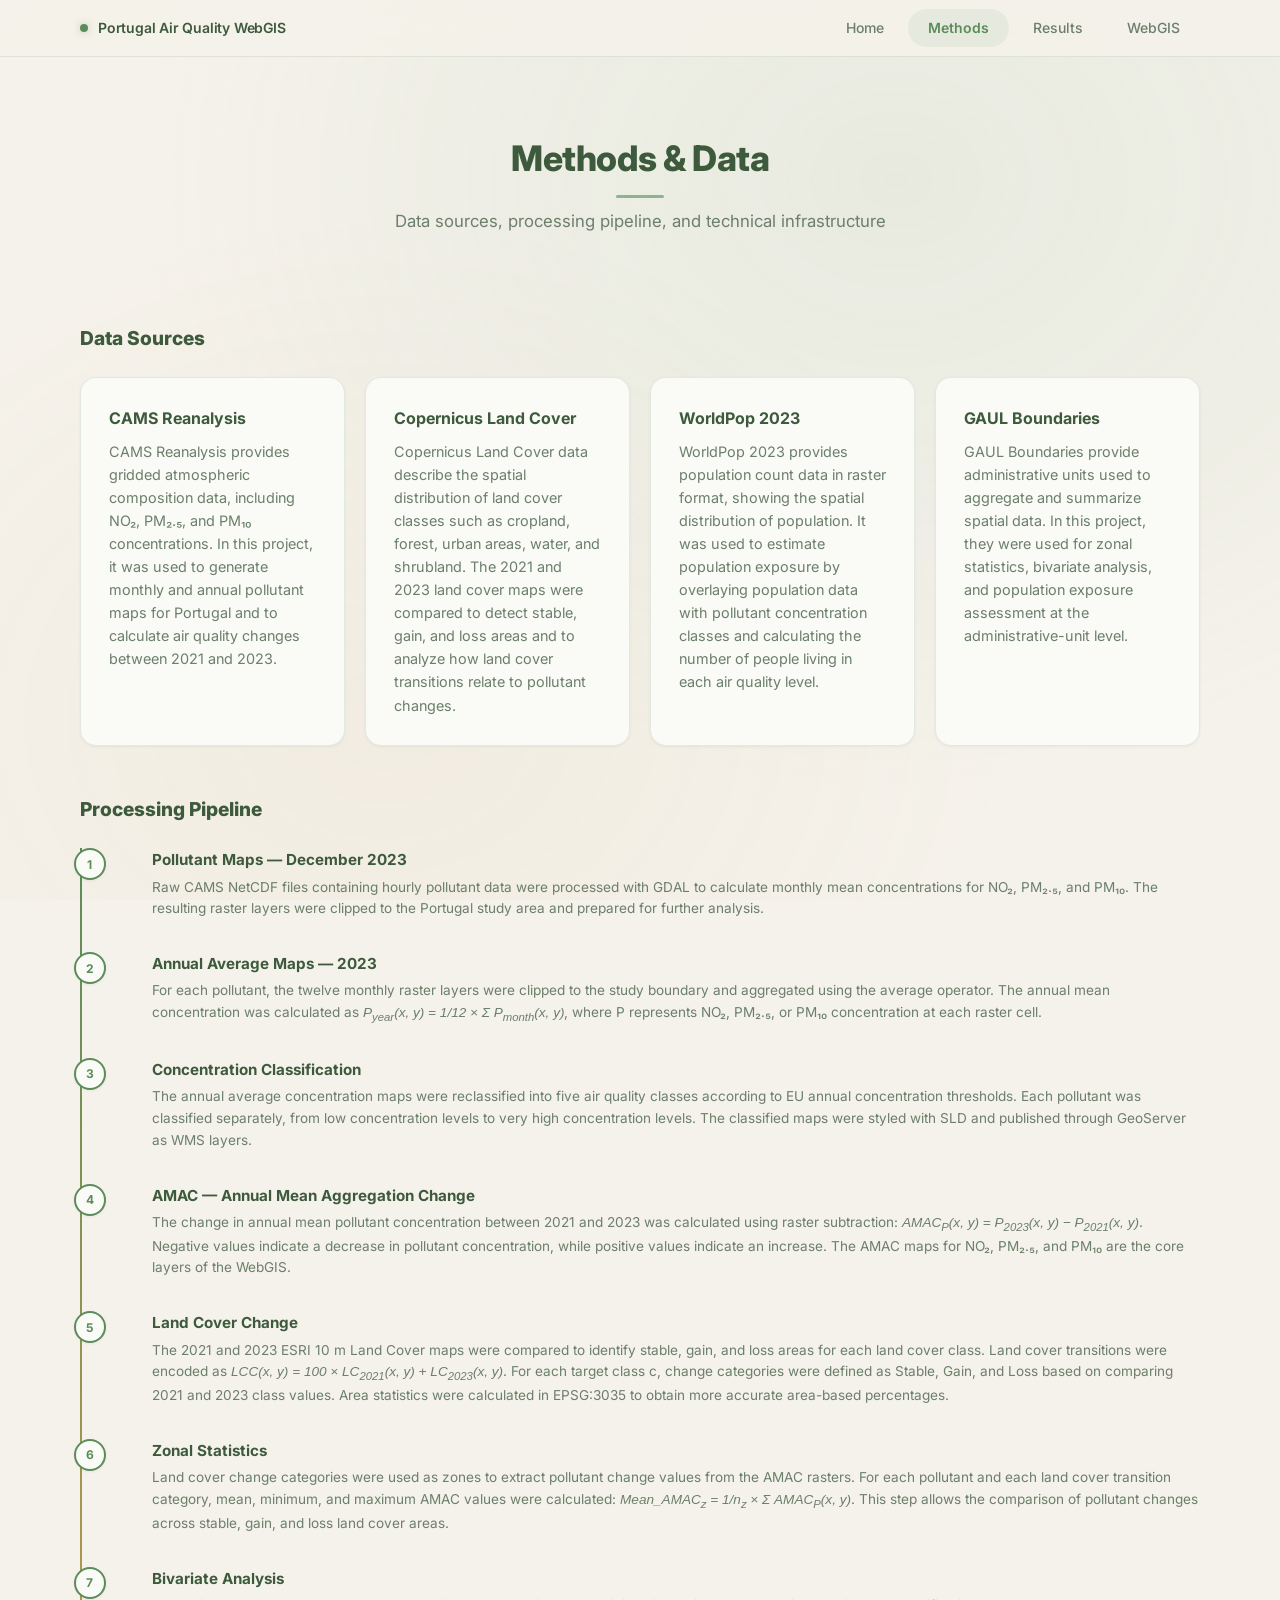
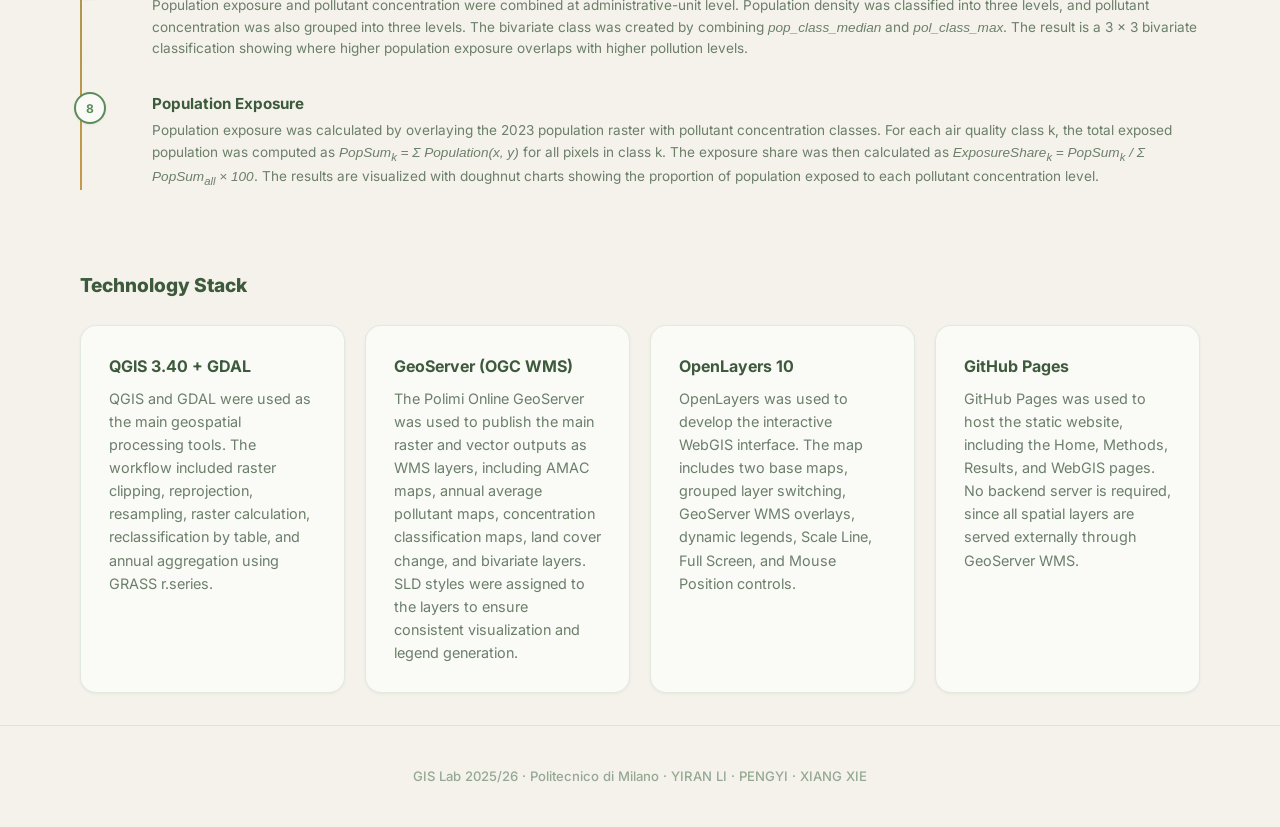
==== commit 22588fd6: "Rename nav to Portugal Air Quality WebGIS" ====
--- a/methods.html
+++ b/methods.html
@@ -2,7 +2,7 @@
 <html lang="en">
 <head><meta charset="UTF-8"><meta name="viewport" content="width=device-width, initial-scale=1.0"><title>Methods · Portugal AQ</title><link rel="stylesheet" href="css/style.css"></head>
 <body>
-<nav class="navbar"><div class="nav-inner"><div class="nav-logo"><span class="logo-dot"></span>PT AQ Monitor</div><ul class="nav-links"><li><a href="index.html">Home</a></li><li><a href="methods.html" class="active">Methods</a></li><li><a href="results.html">Results</a></li><li><a href="webgis.html">WebGIS</a></li></ul></div></nav>
+<nav class="navbar"><div class="nav-inner"><div class="nav-logo"><span class="logo-dot"></span>Portugal Air Quality WebGIS</div><ul class="nav-links"><li><a href="index.html">Home</a></li><li><a href="methods.html" class="active">Methods</a></li><li><a href="results.html">Results</a></li><li><a href="webgis.html">WebGIS</a></li></ul></div></nav>
 
 <section class="section" style="padding-bottom:2rem"><div class="container"><div class="section-header fade-up"><h2>Methods &amp; Data</h2><p class="subtitle">Data sources, processing pipeline, and technical infrastructure</p></div></div></section>
 
